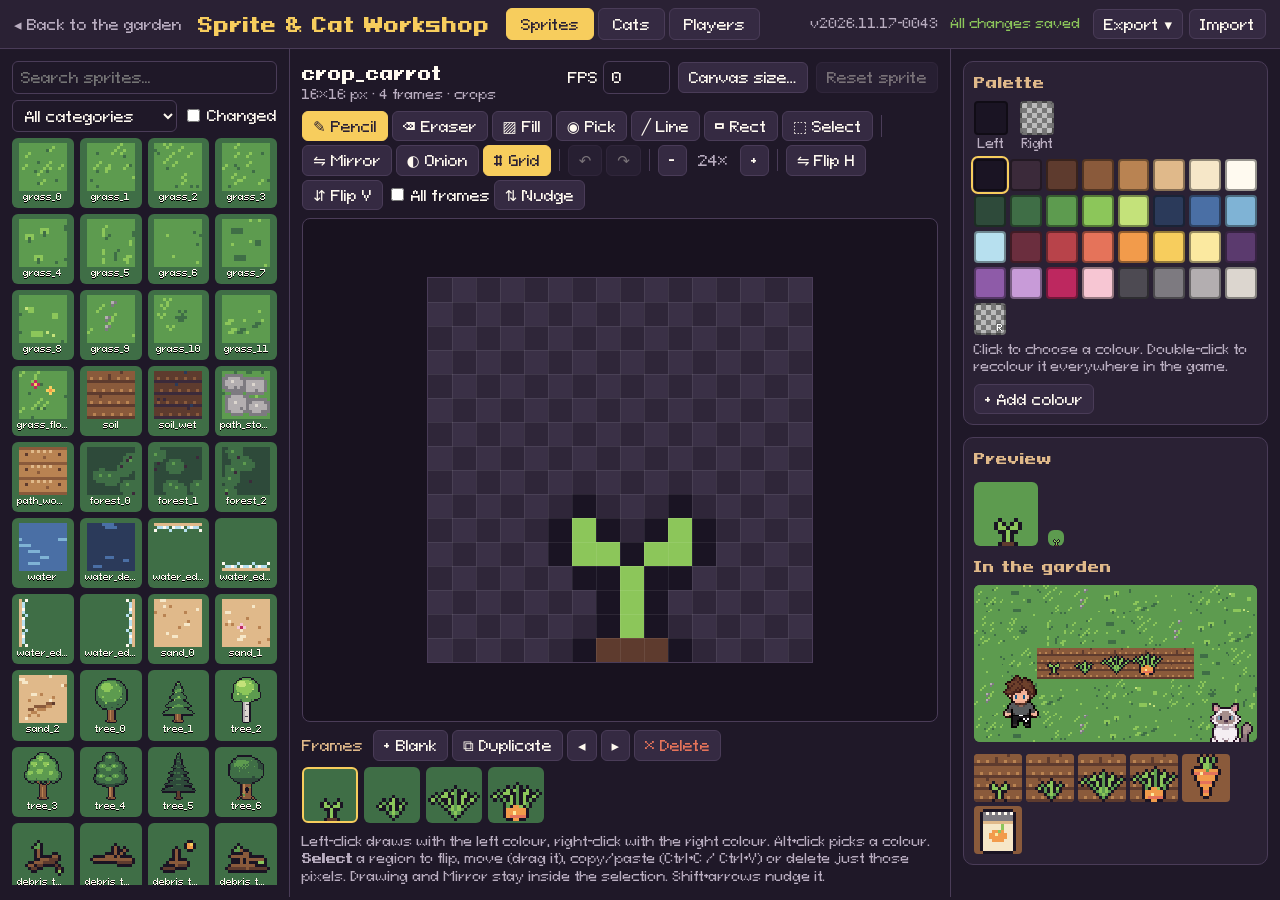
==== workshop.html @ e8fd150c "Fishing rod tool (needed to cast off the dock); every tool upgrades Basic -> Copper -> Silver -> Gol" ====
<!doctype html>
<html lang="en">
<head>
  <meta charset="utf-8">
  <meta name="viewport" content="width=device-width, initial-scale=1">
  <title>Sprite & Cat Workshop</title>
  <meta name="description" content="Edit every sprite, the palette, the cats' personalities and the two player characters.">
  <link rel="icon" href="data:image/svg+xml,%3Csvg xmlns='http://www.w3.org/2000/svg' viewBox='0 0 16 16'%3E%3Crect width='16' height='16' fill='%233b2a3a'/%3E%3Crect x='3' y='3' width='4' height='4' fill='%23f7cd5d'/%3E%3Crect x='9' y='3' width='4' height='4' fill='%23e88fb0'/%3E%3Crect x='3' y='9' width='4' height='4' fill='%238cc65a'/%3E%3Crect x='9' y='9' width='4' height='4' fill='%237fb3d5'/%3E%3C/svg%3E">
  <link rel="preload" href="fonts/PixeloidSans.ttf" as="font" type="font/ttf" crossorigin>
  <!--version:start-->
  <meta name="game-version" content="2026.11.17-0043">
  <link rel="stylesheet" href="css/workshop.css?v=2026.11.17-0043">
  <script type="importmap">{"imports":{"./js/audio.js":"./js/audio.js?v=2026.11.17-0043","./js/bugs.js":"./js/bugs.js?v=2026.11.17-0043","./js/catbrain.js":"./js/catbrain.js?v=2026.11.17-0043","./js/cats.js":"./js/cats.js?v=2026.11.17-0043","./js/data.js":"./js/data.js?v=2026.11.17-0043","./js/daytime.js":"./js/daytime.js?v=2026.11.17-0043","./js/decorations.js":"./js/decorations.js?v=2026.11.17-0043","./js/economy.js":"./js/economy.js?v=2026.11.17-0043","./js/farm.js":"./js/farm.js?v=2026.11.17-0043","./js/fishing.js":"./js/fishing.js?v=2026.11.17-0043","./js/game.js":"./js/game.js?v=2026.11.17-0043","./js/input.js":"./js/input.js?v=2026.11.17-0043","./js/interior.js":"./js/interior.js?v=2026.11.17-0043","./js/inventory.js":"./js/inventory.js?v=2026.11.17-0043","./js/jobs.js":"./js/jobs.js?v=2026.11.17-0043","./js/main.js":"./js/main.js?v=2026.11.17-0043","./js/menus.js":"./js/menus.js?v=2026.11.17-0043","./js/modes.js":"./js/modes.js?v=2026.11.17-0043","./js/orchard.js":"./js/orchard.js?v=2026.11.17-0043","./js/particles.js":"./js/particles.js?v=2026.11.17-0043","./js/player.js":"./js/player.js?v=2026.11.17-0043","./js/render.js":"./js/render.js?v=2026.11.17-0043","./js/spirits.js":"./js/spirits.js?v=2026.11.17-0043","./js/sprites.js":"./js/sprites.js?v=2026.11.17-0043","./js/state.js":"./js/state.js?v=2026.11.17-0043","./js/tools.js":"./js/tools.js?v=2026.11.17-0043","./js/ui.js":"./js/ui.js?v=2026.11.17-0043","./js/weather.js":"./js/weather.js?v=2026.11.17-0043","./js/workshop.js":"./js/workshop.js?v=2026.11.17-0043","./js/world.js":"./js/world.js?v=2026.11.17-0043"}}</script>
  <!--version:end-->
</head>
<body>
  <header class="topbar">
    <a class="back" href="index.html">◂ Back to the garden</a>
    <h1>Sprite &amp; Cat Workshop</h1>
    <nav class="tabs" id="tabs">
      <button data-tab="sprites" class="on">Sprites</button>
      <button data-tab="cats">Cats</button>
      <button data-tab="players">Players</button>
    </nav>
    <div class="actions">
      <span id="version" class="savestate" title="If this doesn't match the newest update, reload the page (Ctrl+Shift+R)"></span>
      <span id="savestate" class="savestate">Loading...</span>
      <button id="btn-export">Export ▾</button>
      <button id="btn-import">Import</button>
      <div id="export-menu" class="dropdown">
        <button data-export="sprites">sprites.json <small>art + palette</small></button>
        <button data-export="cats">cats.json <small>cat personalities</small></button>
        <button data-export="players">players.json <small>player names + colours</small></button>
        <hr>
        <button data-reset="all" class="danger">Discard all workshop changes</button>
      </div>
    </div>
  </header>

  <main>
    <!-- ======================================================= SPRITES -->
    <section id="tab-sprites" class="tab-page on">
      <aside class="col browser">
        <div class="row">
          <input id="search" type="search" placeholder="Search sprites..." autocomplete="off">
        </div>
        <div class="row">
          <select id="category"></select>
          <label class="chk"><input type="checkbox" id="only-changed"> Changed</label>
        </div>
        <div id="thumbs" class="thumbs"></div>
      </aside>

      <div class="col editor">
        <div class="sprite-head">
          <div>
            <h2 id="sprite-name">-</h2>
            <div id="sprite-meta" class="meta"></div>
          </div>
          <div class="head-actions">
            <label>FPS <input id="fps" type="number" min="0" max="30" step="1"></label>
            <button id="btn-resize" title="Change the canvas size">Canvas size…</button>
            <button id="btn-reset-sprite" title="Restore this sprite to the shipped default">Reset sprite</button>
          </div>
        </div>
        <div class="resize-panel" id="resize-panel" hidden>
          <label>Width <input type="number" id="rs-w" min="1" max="128"></label>
          <label>Height <input type="number" id="rs-h" min="1" max="128"></label>
          <label>Keep pinned to <select id="rs-anchor">
            <option value="0,0">Top-left</option><option value="0.5,0">Top</option><option value="1,0">Top-right</option>
            <option value="0,0.5">Left</option><option value="0.5,0.5">Centre</option><option value="1,0.5">Right</option>
            <option value="0,1">Bottom-left</option><option value="0.5,1" selected>Bottom (feet stay put)</option><option value="1,1">Bottom-right</option>
          </select></label>
          <button id="rs-apply">Apply to all frames</button>
          <button id="rs-cancel">Cancel</button>
        </div>
        <div class="toolbar" id="toolbar">
          <button data-tool="pencil" class="on" title="Pencil (B)">✎ Pencil</button>
          <button data-tool="eraser" title="Eraser (E)">⌫ Eraser</button>
          <button data-tool="fill" title="Fill (G)">▨ Fill</button>
          <button data-tool="picker" title="Eyedropper (I) - or Alt+click">◉ Pick</button>
          <button data-tool="line" title="Line (L)">╱ Line</button>
          <button data-tool="rect" title="Rectangle (R)">▭ Rect</button>
          <button data-tool="select" title="Select a region (S). Drag inside it to move the pixels. Ctrl+C / Ctrl+V copy and paste, Delete clears, Esc deselects">⬚ Select</button>
          <span class="sep"></span>
          <button id="btn-mirror" class="toggle" title="Mirror horizontally while drawing (M)">⇋ Mirror</button>
          <button id="btn-onion" class="toggle" title="Show previous frame faintly (O)">◐ Onion</button>
          <button id="btn-grid" class="toggle on" title="Grid (#)"># Grid</button>
          <span class="sep"></span>
          <button id="btn-undo" title="Undo (Ctrl+Z)">↶</button>
          <button id="btn-redo" title="Redo (Ctrl+Y)">↷</button>
          <span class="sep"></span>
          <button id="btn-zoom-out" title="Zoom out (-)">−</button>
          <span id="zoom-label">16×</span>
          <button id="btn-zoom-in" title="Zoom in (+)">+</button>
          <span class="sep"></span>
          <button id="btn-flip" title="Flip the selection (or the whole frame) left-right">⇋ Flip H</button>
          <button id="btn-flip-v" title="Flip the selection (or the whole frame) upside down">⇵ Flip V</button>
          <label class="chk" title="Flips and Delete apply to every frame of this sprite"><input type="checkbox" id="all-frames"> All frames</label>
          <button id="btn-shift" title="Nudge the selection or the frame (hold Shift + arrow keys)">⇅ Nudge</button>
        </div>
        <div class="canvas-wrap" id="canvas-wrap">
          <canvas id="edit-canvas"></canvas>
        </div>
        <div class="frames">
          <div class="frames-head">
            <span>Frames</span>
            <button id="btn-frame-add" title="Add a blank frame">+ Blank</button>
            <button id="btn-frame-dup" title="Duplicate this frame">⧉ Duplicate</button>
            <button id="btn-frame-left" title="Move frame left">◂</button>
            <button id="btn-frame-right" title="Move frame right">▸</button>
            <button id="btn-frame-del" class="danger" title="Delete this frame">✕ Delete</button>
          </div>
          <div id="frame-strip" class="frame-strip"></div>
        </div>
        <p class="hint">Left-click draws with the left colour, right-click with the right colour. Alt+click picks a colour. <b>Select</b> a region to flip, move (drag it), copy/paste (Ctrl+C / Ctrl+V) or delete just those pixels. Drawing and Mirror stay inside the selection. Shift+arrows nudge it.</p>
      </div>

      <aside class="col side">
        <div class="card">
          <h3>Palette</h3>
          <div class="current-colors">
            <div><span id="c-left" class="swatch big"></span><small>Left</small></div>
            <div><span id="c-right" class="swatch big"></span><small>Right</small></div>
          </div>
          <div id="palette" class="palette"></div>
          <p class="hint">Click to choose a colour. Double-click to recolour it everywhere in the game.</p>
          <button id="btn-add-colour" title="Add a new colour to this palette">+ Add colour</button>
          <input id="color-input" type="color" hidden>
        </div>
        <div class="card">
          <h3>Preview <small id="preview-note"></small></h3>
          <div id="swap-row" class="row"></div>
          <div class="preview-row">
            <canvas id="preview-tv"></canvas>
            <canvas id="preview-1x"></canvas>
          </div>
          <h3>In the garden</h3>
          <canvas id="preview-context"></canvas>
          <div id="stages" class="stages"></div>
        </div>
      </aside>
    </section>

    <!-- ========================================================== CATS -->
    <section id="tab-cats" class="tab-page">
      <aside class="col list">
        <div id="cat-list" class="entity-list"></div>
        <button id="btn-cat-add">+ Add a cat</button>
      </aside>
      <div class="col form" id="cat-form"></div>
    </section>

    <!-- ======================================================= PLAYERS -->
    <section id="tab-players" class="tab-page">
      <div class="col form wide" id="player-form"></div>
    </section>
  </main>

  <input id="file-input" type="file" accept=".json,application/json" multiple hidden>
  <div id="toast" class="toast"></div>
  <script type="module" src="js/workshop.js?v=2026.11.17-0043"></script>
</body>
</html>
---- css/workshop.css ----
@font-face { font-family: 'Pixeloid Sans'; src: url('../fonts/PixeloidSans.ttf') format('truetype'); font-weight: 400; font-display: block; }
@font-face { font-family: 'Pixeloid Sans'; src: url('../fonts/PixeloidSans-Bold.ttf') format('truetype'); font-weight: 700; font-display: block; }
:root {
  --bg: #1f1828; --bg2: #2a2134; --bg3: #352a42; --ink: #fffaf0; --muted: #b9adc0; --edge: #4a3c58;
  --hi: #f7cd5d; --good: #8cc65a; --bad: #e5735a; --accent: #e0b98a;
}
* { box-sizing: border-box; }
html, body { margin: 0; height: 100%; background: var(--bg); color: var(--ink); font: 15px/1.35 'Pixeloid Sans', system-ui, sans-serif; }
button, input, select, textarea { font: inherit; color: var(--ink); }
button { background: var(--bg3); border: 1px solid var(--edge); border-radius: 6px; padding: 4px 10px; cursor: pointer; }
button:hover { border-color: var(--accent); }
button.on, button.toggle.on { background: var(--hi); color: #2a2134; border-color: var(--hi); }
button.danger { color: var(--bad); }
button:disabled { opacity: 0.4; cursor: default; }
input[type=text], input[type=search], input[type=number], select, textarea { background: var(--bg); border: 1px solid var(--edge); border-radius: 6px; padding: 5px 8px; }
input[type=number] { width: 4.5em; }
textarea { width: 100%; resize: vertical; min-height: 4em; }
small { color: var(--muted); }
h1 { font-size: 20px; margin: 0; color: var(--hi); }
h2 { font-size: 18px; margin: 0; }
h3 { font-size: 15px; margin: 0 0 8px; color: var(--accent); }
.hint { color: var(--muted); font-size: 13px; margin: 6px 0 0; }
.row { display: flex; gap: 6px; align-items: center; margin-bottom: 6px; flex-wrap: wrap; }
.chk { display: inline-flex; gap: 4px; align-items: center; white-space: nowrap; }

.topbar { display: flex; align-items: center; gap: 16px; padding: 8px 14px; background: var(--bg2); border-bottom: 1px solid var(--edge); position: sticky; top: 0; z-index: 10; }
.topbar .back { color: var(--muted); text-decoration: none; }
.topbar .back:hover { color: var(--ink); }
.tabs { display: flex; gap: 4px; }
.tabs button { padding: 5px 14px; }
.actions { margin-left: auto; display: flex; gap: 6px; align-items: center; position: relative; }
.savestate { color: var(--muted); font-size: 13px; margin-right: 6px; }
.savestate.saved { color: var(--good); }
.dropdown { display: none; position: absolute; right: 0; top: 110%; background: var(--bg2); border: 1px solid var(--edge); border-radius: 8px; padding: 6px; min-width: 260px; flex-direction: column; gap: 4px; box-shadow: 0 8px 24px rgba(0,0,0,0.4); }
.dropdown.open { display: flex; }
.dropdown button { text-align: left; display: flex; justify-content: space-between; gap: 10px; }
.dropdown hr { border: 0; border-top: 1px solid var(--edge); width: 100%; }

main { height: calc(100vh - 52px); }
.tab-page { display: none; height: 100%; }
.tab-page.on { display: flex; }
.col { padding: 12px; overflow: auto; }
.browser { width: 290px; border-right: 1px solid var(--edge); display: flex; flex-direction: column; }
.browser input[type=search] { width: 100%; }
.browser select { flex: 1; }
.thumbs { display: grid; grid-template-columns: repeat(auto-fill, minmax(58px, 1fr)); gap: 6px; overflow-y: auto; padding-bottom: 20px; }
.thumb { background: #3f6e46; border: 2px solid transparent; border-radius: 6px; padding: 3px; cursor: pointer; display: flex; flex-direction: column; align-items: center; position: relative; }
.thumb canvas { width: 48px; height: 48px; image-rendering: pixelated; object-fit: contain; }
.thumb span { font-size: 9px; color: #fffaf0; max-width: 100%; overflow: hidden; text-overflow: ellipsis; white-space: nowrap; text-shadow: 0 1px 0 #000; }
.thumb.sel { border-color: var(--hi); }
.thumb.changed::after { content: ''; position: absolute; top: 3px; right: 3px; width: 7px; height: 7px; border-radius: 50%; background: var(--hi); }
.editor { flex: 1; display: flex; flex-direction: column; min-width: 0; }
.sprite-head { display: flex; justify-content: space-between; align-items: flex-start; margin-bottom: 8px; gap: 10px; }
.meta { color: var(--muted); font-size: 13px; }
.head-actions { display: flex; gap: 8px; align-items: center; }
.toolbar { display: flex; flex-wrap: wrap; gap: 4px; align-items: center; margin-bottom: 8px; }
.toolbar .sep { width: 1px; height: 22px; background: var(--edge); margin: 0 4px; }
#zoom-label { min-width: 3em; text-align: center; color: var(--muted); }
.canvas-wrap { flex: 1; min-height: 240px; overflow: auto; background: #18121f; border: 1px solid var(--edge); border-radius: 8px; display: grid; place-items: center; padding: 14px; }
#edit-canvas { image-rendering: pixelated; cursor: crosshair; touch-action: none; box-shadow: 0 0 0 1px var(--edge); }
.frames { margin-top: 8px; }
.frames-head { display: flex; gap: 4px; align-items: center; margin-bottom: 6px; }
.frames-head span { margin-right: 6px; color: var(--accent); }
.frame-strip { display: flex; gap: 6px; overflow-x: auto; padding-bottom: 4px; }
.frame-strip canvas { width: 56px; height: 56px; image-rendering: pixelated; object-fit: contain; background: #3f6e46; border: 2px solid transparent; border-radius: 6px; cursor: pointer; }
.frame-strip canvas.sel { border-color: var(--hi); }
.side { width: 330px; border-left: 1px solid var(--edge); }
.card { background: var(--bg2); border: 1px solid var(--edge); border-radius: 10px; padding: 10px; margin-bottom: 12px; }
.palette { display: grid; grid-template-columns: repeat(8, 1fr); gap: 4px; }
.swatch { display: block; aspect-ratio: 1; border-radius: 4px; border: 2px solid rgba(0,0,0,0.4); cursor: pointer; position: relative; }
.swatch.transparent { background: repeating-conic-gradient(#777 0 25%, #bbb 0 50%) 0 0 / 10px 10px; }
.swatch.left { outline: 2px solid var(--hi); outline-offset: 1px; }
.swatch.right::after { content: 'R'; position: absolute; right: 1px; bottom: -1px; font-size: 9px; color: #fff; text-shadow: 0 0 2px #000; }
.swatch.big { width: 34px; height: 34px; }
.current-colors { display: flex; gap: 12px; margin-bottom: 8px; }
.current-colors div { display: flex; flex-direction: column; align-items: center; }
.preview-row { display: flex; gap: 10px; align-items: flex-end; margin-bottom: 10px; }
.preview-row canvas, #preview-context { image-rendering: pixelated; background: #5d9b4f; border-radius: 6px; }
#preview-context { width: 100%; }
.stages { display: flex; gap: 4px; margin-top: 8px; flex-wrap: wrap; }
.stages canvas { width: 48px; height: 48px; image-rendering: pixelated; background: #8a5a3b; border-radius: 4px; }

/* cats + players forms */
.list { width: 260px; border-right: 1px solid var(--edge); display: flex; flex-direction: column; gap: 8px; }
.entity-list { display: flex; flex-direction: column; gap: 6px; }
.entity { display: flex; gap: 8px; align-items: center; padding: 6px 8px; border-radius: 8px; border: 2px solid transparent; background: var(--bg2); cursor: pointer; }
.entity.sel { border-color: var(--hi); }
.entity canvas { width: 40px; height: 40px; image-rendering: pixelated; }
.form { flex: 1; }
.form.wide { display: grid; grid-template-columns: repeat(auto-fit, minmax(420px, 1fr)); gap: 16px; align-content: start; }
.form section { background: var(--bg2); border: 1px solid var(--edge); border-radius: 10px; padding: 12px 14px; margin-bottom: 12px; }
.form .grid2 { display: grid; grid-template-columns: 150px 1fr; gap: 6px 10px; align-items: center; }
.form label.l { color: var(--muted); }
.form input[type=text] { width: 100%; }
.slider { display: flex; align-items: center; gap: 8px; }
.slider input[type=range] { flex: 1; accent-color: var(--hi); }
.slider output { min-width: 3.2em; text-align: right; color: var(--hi); }
.jobs-table { width: 100%; border-collapse: collapse; }
.jobs-table th, .jobs-table td { padding: 4px 6px; text-align: left; border-bottom: 1px solid var(--edge); }
.jobs-table th { color: var(--muted); font-weight: 400; }
.colors { display: flex; flex-wrap: wrap; gap: 10px; }
.colors label { display: flex; flex-direction: column; align-items: center; font-size: 12px; color: var(--muted); }
.colors input[type=color] { width: 44px; height: 32px; border: 1px solid var(--edge); border-radius: 6px; background: none; padding: 0; cursor: pointer; }
.anim-row { display: flex; gap: 10px; flex-wrap: wrap; }
.anim-row figure { margin: 0; text-align: center; }
.anim-row canvas { width: 72px; height: 72px; image-rendering: pixelated; background: #5d9b4f; border-radius: 8px; }
.anim-row canvas.tall { height: 108px; }
.anim-row canvas { object-fit: contain; }
.anim-row figcaption { font-size: 12px; color: var(--muted); }
.simbar { display: flex; height: 26px; border-radius: 6px; overflow: hidden; margin: 8px 0; }
.simbar span { display: block; height: 100%; }
.legend { display: flex; flex-wrap: wrap; gap: 6px 14px; font-size: 13px; }
.legend i { display: inline-block; width: 10px; height: 10px; border-radius: 2px; margin-right: 4px; vertical-align: middle; }
.toast { position: fixed; bottom: 18px; left: 50%; transform: translateX(-50%) translateY(20px); background: var(--bg3); border: 1px solid var(--accent); border-radius: 8px; padding: 8px 14px; opacity: 0; transition: 0.3s; pointer-events: none; }
.toast.show { opacity: 1; transform: translateX(-50%); }

@media (max-width: 1100px) {
  .tab-page.on { flex-wrap: wrap; height: auto; }
  main { height: auto; }
  .browser, .side, .list { width: 100%; border: 0; }
  .thumbs { max-height: 300px; }
}

.resize-panel { display: flex; flex-wrap: wrap; gap: 8px; align-items: center; background: var(--bg2); border: 1px solid var(--edge); border-radius: 8px; padding: 8px 10px; margin-bottom: 8px; }
.resize-panel[hidden] { display: none; }
#btn-add-colour { margin-top: 8px; }
#edit-canvas.select-tool { cursor: cell; }
.colors.all { gap: 6px; }
.colors.all label { width: 44px; }
.pal-where { display: flex; align-items: center; gap: 12px; margin-top: 10px; }
.pal-where canvas { width: 128px; height: 128px; image-rendering: pixelated; background: #5d9b4f; border-radius: 8px; }
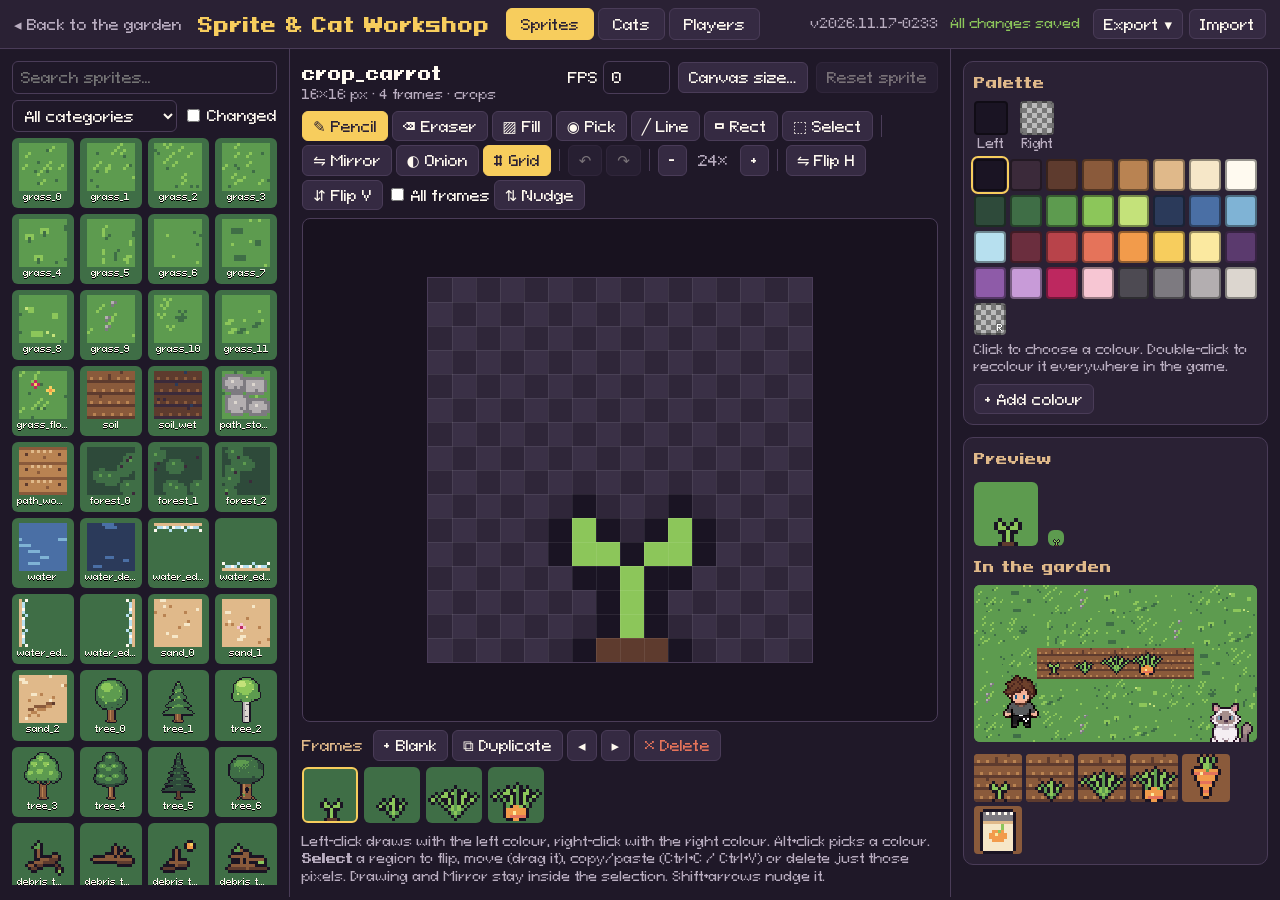
==== commit a2992ae0: "Tool art from the tool sheet, with a picture per upgrade level (hands don't upgrade); your character" ====
--- a/workshop.html
+++ b/workshop.html
@@ -8,9 +8,9 @@
   <link rel="icon" href="data:image/svg+xml,%3Csvg xmlns='http://www.w3.org/2000/svg' viewBox='0 0 16 16'%3E%3Crect width='16' height='16' fill='%233b2a3a'/%3E%3Crect x='3' y='3' width='4' height='4' fill='%23f7cd5d'/%3E%3Crect x='9' y='3' width='4' height='4' fill='%23e88fb0'/%3E%3Crect x='3' y='9' width='4' height='4' fill='%238cc65a'/%3E%3Crect x='9' y='9' width='4' height='4' fill='%237fb3d5'/%3E%3C/svg%3E">
   <link rel="preload" href="fonts/PixeloidSans.ttf" as="font" type="font/ttf" crossorigin>
   <!--version:start-->
-  <meta name="game-version" content="2026.11.17-0043">
-  <link rel="stylesheet" href="css/workshop.css?v=2026.11.17-0043">
-  <script type="importmap">{"imports":{"./js/audio.js":"./js/audio.js?v=2026.11.17-0043","./js/bugs.js":"./js/bugs.js?v=2026.11.17-0043","./js/catbrain.js":"./js/catbrain.js?v=2026.11.17-0043","./js/cats.js":"./js/cats.js?v=2026.11.17-0043","./js/data.js":"./js/data.js?v=2026.11.17-0043","./js/daytime.js":"./js/daytime.js?v=2026.11.17-0043","./js/decorations.js":"./js/decorations.js?v=2026.11.17-0043","./js/economy.js":"./js/economy.js?v=2026.11.17-0043","./js/farm.js":"./js/farm.js?v=2026.11.17-0043","./js/fishing.js":"./js/fishing.js?v=2026.11.17-0043","./js/game.js":"./js/game.js?v=2026.11.17-0043","./js/input.js":"./js/input.js?v=2026.11.17-0043","./js/interior.js":"./js/interior.js?v=2026.11.17-0043","./js/inventory.js":"./js/inventory.js?v=2026.11.17-0043","./js/jobs.js":"./js/jobs.js?v=2026.11.17-0043","./js/main.js":"./js/main.js?v=2026.11.17-0043","./js/menus.js":"./js/menus.js?v=2026.11.17-0043","./js/modes.js":"./js/modes.js?v=2026.11.17-0043","./js/orchard.js":"./js/orchard.js?v=2026.11.17-0043","./js/particles.js":"./js/particles.js?v=2026.11.17-0043","./js/player.js":"./js/player.js?v=2026.11.17-0043","./js/render.js":"./js/render.js?v=2026.11.17-0043","./js/spirits.js":"./js/spirits.js?v=2026.11.17-0043","./js/sprites.js":"./js/sprites.js?v=2026.11.17-0043","./js/state.js":"./js/state.js?v=2026.11.17-0043","./js/tools.js":"./js/tools.js?v=2026.11.17-0043","./js/ui.js":"./js/ui.js?v=2026.11.17-0043","./js/weather.js":"./js/weather.js?v=2026.11.17-0043","./js/workshop.js":"./js/workshop.js?v=2026.11.17-0043","./js/world.js":"./js/world.js?v=2026.11.17-0043"}}</script>
+  <meta name="game-version" content="2026.11.17-0233">
+  <link rel="stylesheet" href="css/workshop.css?v=2026.11.17-0233">
+  <script type="importmap">{"imports":{"./js/audio.js":"./js/audio.js?v=2026.11.17-0233","./js/bugs.js":"./js/bugs.js?v=2026.11.17-0233","./js/catbrain.js":"./js/catbrain.js?v=2026.11.17-0233","./js/cats.js":"./js/cats.js?v=2026.11.17-0233","./js/data.js":"./js/data.js?v=2026.11.17-0233","./js/daytime.js":"./js/daytime.js?v=2026.11.17-0233","./js/decorations.js":"./js/decorations.js?v=2026.11.17-0233","./js/economy.js":"./js/economy.js?v=2026.11.17-0233","./js/farm.js":"./js/farm.js?v=2026.11.17-0233","./js/fishing.js":"./js/fishing.js?v=2026.11.17-0233","./js/game.js":"./js/game.js?v=2026.11.17-0233","./js/input.js":"./js/input.js?v=2026.11.17-0233","./js/interior.js":"./js/interior.js?v=2026.11.17-0233","./js/inventory.js":"./js/inventory.js?v=2026.11.17-0233","./js/jobs.js":"./js/jobs.js?v=2026.11.17-0233","./js/main.js":"./js/main.js?v=2026.11.17-0233","./js/menus.js":"./js/menus.js?v=2026.11.17-0233","./js/modes.js":"./js/modes.js?v=2026.11.17-0233","./js/orchard.js":"./js/orchard.js?v=2026.11.17-0233","./js/particles.js":"./js/particles.js?v=2026.11.17-0233","./js/player.js":"./js/player.js?v=2026.11.17-0233","./js/render.js":"./js/render.js?v=2026.11.17-0233","./js/spirits.js":"./js/spirits.js?v=2026.11.17-0233","./js/sprites.js":"./js/sprites.js?v=2026.11.17-0233","./js/state.js":"./js/state.js?v=2026.11.17-0233","./js/tools.js":"./js/tools.js?v=2026.11.17-0233","./js/ui.js":"./js/ui.js?v=2026.11.17-0233","./js/weather.js":"./js/weather.js?v=2026.11.17-0233","./js/workshop.js":"./js/workshop.js?v=2026.11.17-0233","./js/world.js":"./js/world.js?v=2026.11.17-0233"}}</script>
   <!--version:end-->
 </head>
 <body>
@@ -159,6 +159,6 @@
 
   <input id="file-input" type="file" accept=".json,application/json" multiple hidden>
   <div id="toast" class="toast"></div>
-  <script type="module" src="js/workshop.js?v=2026.11.17-0043"></script>
+  <script type="module" src="js/workshop.js?v=2026.11.17-0233"></script>
 </body>
 </html>
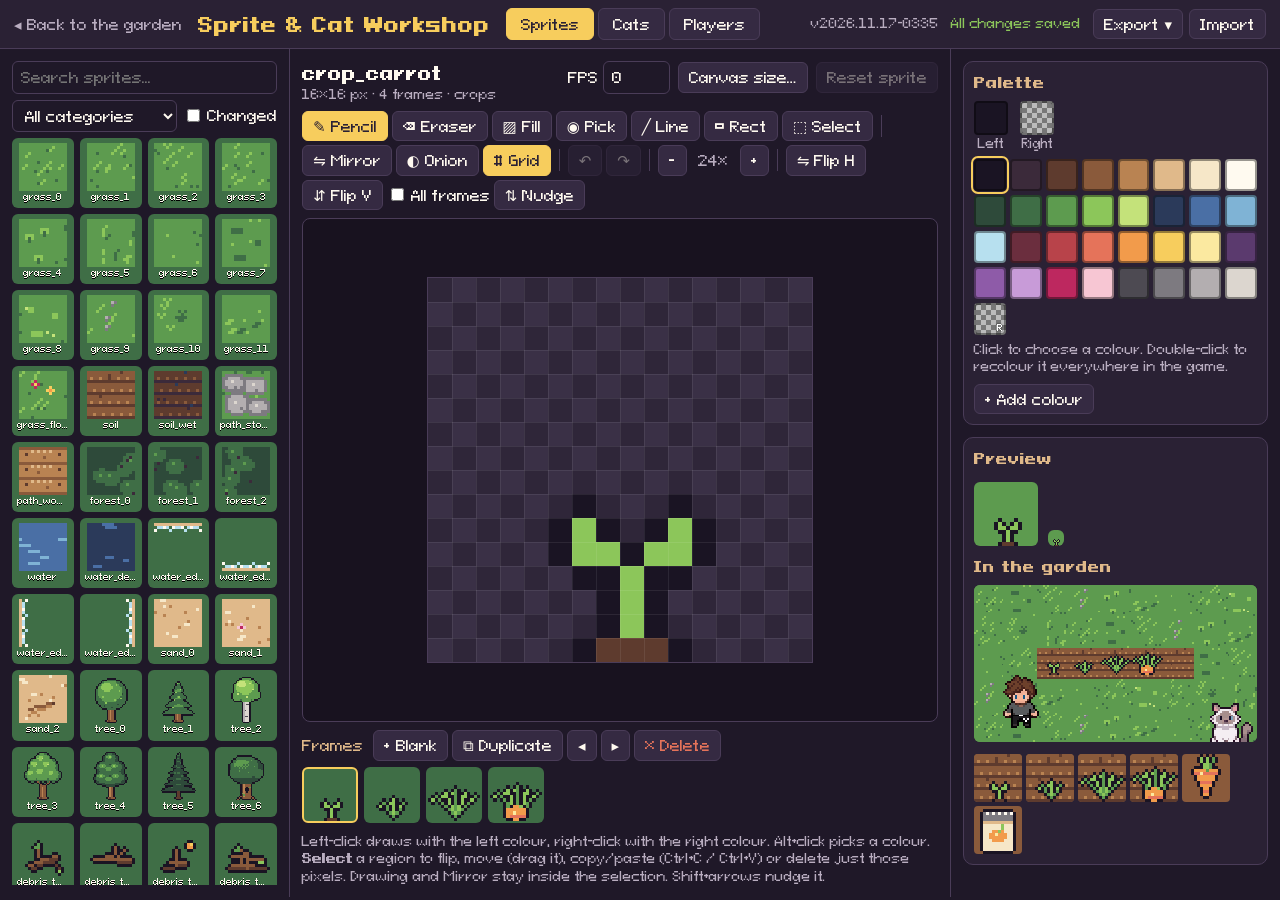
==== commit 498ed48c: "Players no longer carry the equipped tool; the original work animation is back (tool icons and upgra" ====
--- a/workshop.html
+++ b/workshop.html
@@ -8,9 +8,9 @@
   <link rel="icon" href="data:image/svg+xml,%3Csvg xmlns='http://www.w3.org/2000/svg' viewBox='0 0 16 16'%3E%3Crect width='16' height='16' fill='%233b2a3a'/%3E%3Crect x='3' y='3' width='4' height='4' fill='%23f7cd5d'/%3E%3Crect x='9' y='3' width='4' height='4' fill='%23e88fb0'/%3E%3Crect x='3' y='9' width='4' height='4' fill='%238cc65a'/%3E%3Crect x='9' y='9' width='4' height='4' fill='%237fb3d5'/%3E%3C/svg%3E">
   <link rel="preload" href="fonts/PixeloidSans.ttf" as="font" type="font/ttf" crossorigin>
   <!--version:start-->
-  <meta name="game-version" content="2026.11.17-0233">
-  <link rel="stylesheet" href="css/workshop.css?v=2026.11.17-0233">
-  <script type="importmap">{"imports":{"./js/audio.js":"./js/audio.js?v=2026.11.17-0233","./js/bugs.js":"./js/bugs.js?v=2026.11.17-0233","./js/catbrain.js":"./js/catbrain.js?v=2026.11.17-0233","./js/cats.js":"./js/cats.js?v=2026.11.17-0233","./js/data.js":"./js/data.js?v=2026.11.17-0233","./js/daytime.js":"./js/daytime.js?v=2026.11.17-0233","./js/decorations.js":"./js/decorations.js?v=2026.11.17-0233","./js/economy.js":"./js/economy.js?v=2026.11.17-0233","./js/farm.js":"./js/farm.js?v=2026.11.17-0233","./js/fishing.js":"./js/fishing.js?v=2026.11.17-0233","./js/game.js":"./js/game.js?v=2026.11.17-0233","./js/input.js":"./js/input.js?v=2026.11.17-0233","./js/interior.js":"./js/interior.js?v=2026.11.17-0233","./js/inventory.js":"./js/inventory.js?v=2026.11.17-0233","./js/jobs.js":"./js/jobs.js?v=2026.11.17-0233","./js/main.js":"./js/main.js?v=2026.11.17-0233","./js/menus.js":"./js/menus.js?v=2026.11.17-0233","./js/modes.js":"./js/modes.js?v=2026.11.17-0233","./js/orchard.js":"./js/orchard.js?v=2026.11.17-0233","./js/particles.js":"./js/particles.js?v=2026.11.17-0233","./js/player.js":"./js/player.js?v=2026.11.17-0233","./js/render.js":"./js/render.js?v=2026.11.17-0233","./js/spirits.js":"./js/spirits.js?v=2026.11.17-0233","./js/sprites.js":"./js/sprites.js?v=2026.11.17-0233","./js/state.js":"./js/state.js?v=2026.11.17-0233","./js/tools.js":"./js/tools.js?v=2026.11.17-0233","./js/ui.js":"./js/ui.js?v=2026.11.17-0233","./js/weather.js":"./js/weather.js?v=2026.11.17-0233","./js/workshop.js":"./js/workshop.js?v=2026.11.17-0233","./js/world.js":"./js/world.js?v=2026.11.17-0233"}}</script>
+  <meta name="game-version" content="2026.11.17-0335">
+  <link rel="stylesheet" href="css/workshop.css?v=2026.11.17-0335">
+  <script type="importmap">{"imports":{"./js/audio.js":"./js/audio.js?v=2026.11.17-0335","./js/bugs.js":"./js/bugs.js?v=2026.11.17-0335","./js/catbrain.js":"./js/catbrain.js?v=2026.11.17-0335","./js/cats.js":"./js/cats.js?v=2026.11.17-0335","./js/data.js":"./js/data.js?v=2026.11.17-0335","./js/daytime.js":"./js/daytime.js?v=2026.11.17-0335","./js/decorations.js":"./js/decorations.js?v=2026.11.17-0335","./js/economy.js":"./js/economy.js?v=2026.11.17-0335","./js/farm.js":"./js/farm.js?v=2026.11.17-0335","./js/fishing.js":"./js/fishing.js?v=2026.11.17-0335","./js/game.js":"./js/game.js?v=2026.11.17-0335","./js/input.js":"./js/input.js?v=2026.11.17-0335","./js/interior.js":"./js/interior.js?v=2026.11.17-0335","./js/inventory.js":"./js/inventory.js?v=2026.11.17-0335","./js/jobs.js":"./js/jobs.js?v=2026.11.17-0335","./js/main.js":"./js/main.js?v=2026.11.17-0335","./js/menus.js":"./js/menus.js?v=2026.11.17-0335","./js/modes.js":"./js/modes.js?v=2026.11.17-0335","./js/orchard.js":"./js/orchard.js?v=2026.11.17-0335","./js/particles.js":"./js/particles.js?v=2026.11.17-0335","./js/player.js":"./js/player.js?v=2026.11.17-0335","./js/render.js":"./js/render.js?v=2026.11.17-0335","./js/spirits.js":"./js/spirits.js?v=2026.11.17-0335","./js/sprites.js":"./js/sprites.js?v=2026.11.17-0335","./js/state.js":"./js/state.js?v=2026.11.17-0335","./js/tools.js":"./js/tools.js?v=2026.11.17-0335","./js/ui.js":"./js/ui.js?v=2026.11.17-0335","./js/weather.js":"./js/weather.js?v=2026.11.17-0335","./js/workshop.js":"./js/workshop.js?v=2026.11.17-0335","./js/world.js":"./js/world.js?v=2026.11.17-0335"}}</script>
   <!--version:end-->
 </head>
 <body>
@@ -159,6 +159,6 @@
 
   <input id="file-input" type="file" accept=".json,application/json" multiple hidden>
   <div id="toast" class="toast"></div>
-  <script type="module" src="js/workshop.js?v=2026.11.17-0233"></script>
+  <script type="module" src="js/workshop.js?v=2026.11.17-0335"></script>
 </body>
 </html>
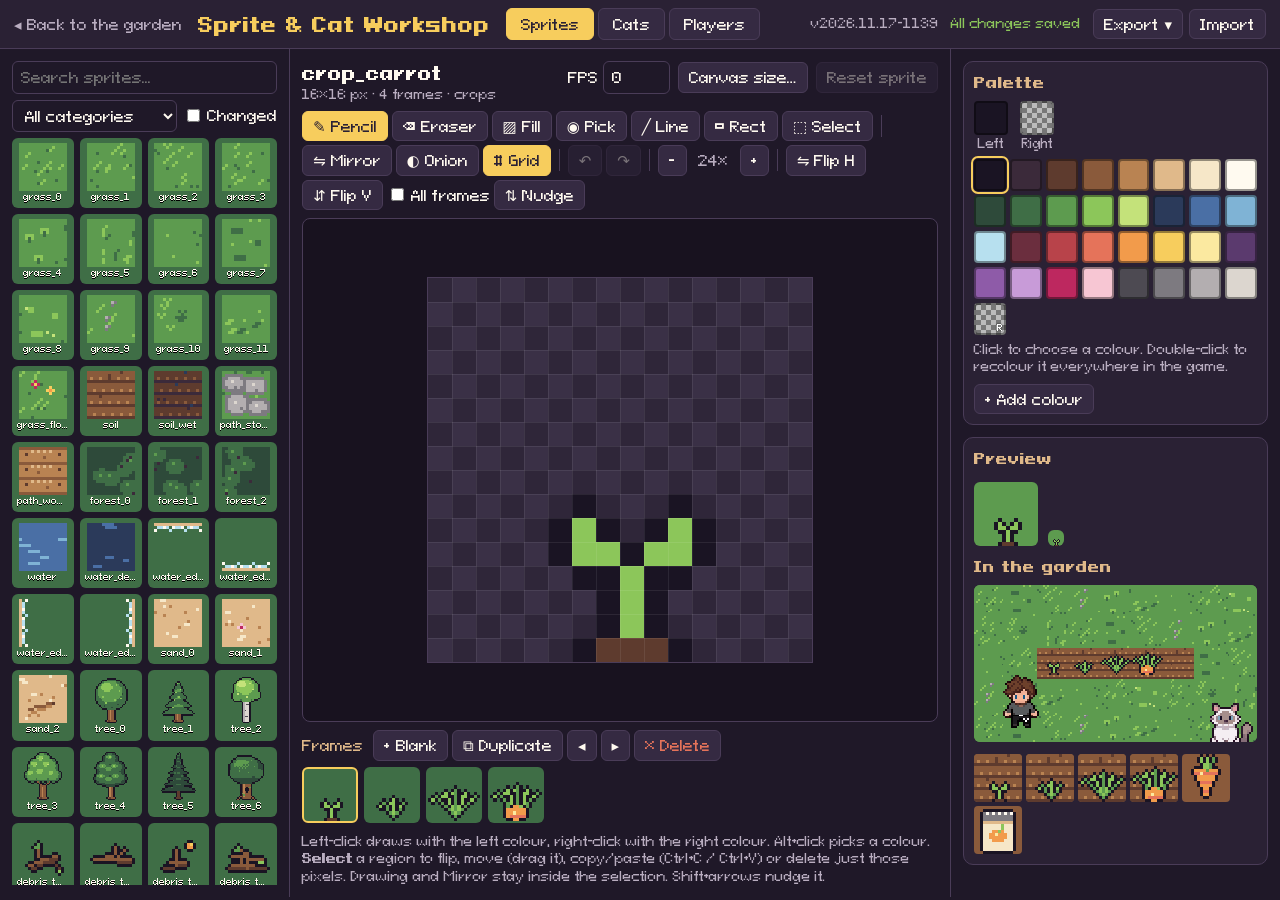
==== commit dd8f81b8: "Debug: G.cameraOverride pins the camera for screenshots Co-Authored-By: Claude Opus 5.5 <noreply@ant" ====
--- a/workshop.html
+++ b/workshop.html
@@ -8,9 +8,9 @@
   <link rel="icon" href="data:image/svg+xml,%3Csvg xmlns='http://www.w3.org/2000/svg' viewBox='0 0 16 16'%3E%3Crect width='16' height='16' fill='%233b2a3a'/%3E%3Crect x='3' y='3' width='4' height='4' fill='%23f7cd5d'/%3E%3Crect x='9' y='3' width='4' height='4' fill='%23e88fb0'/%3E%3Crect x='3' y='9' width='4' height='4' fill='%238cc65a'/%3E%3Crect x='9' y='9' width='4' height='4' fill='%237fb3d5'/%3E%3C/svg%3E">
   <link rel="preload" href="fonts/PixeloidSans.ttf" as="font" type="font/ttf" crossorigin>
   <!--version:start-->
-  <meta name="game-version" content="2026.11.17-0335">
-  <link rel="stylesheet" href="css/workshop.css?v=2026.11.17-0335">
-  <script type="importmap">{"imports":{"./js/audio.js":"./js/audio.js?v=2026.11.17-0335","./js/bugs.js":"./js/bugs.js?v=2026.11.17-0335","./js/catbrain.js":"./js/catbrain.js?v=2026.11.17-0335","./js/cats.js":"./js/cats.js?v=2026.11.17-0335","./js/data.js":"./js/data.js?v=2026.11.17-0335","./js/daytime.js":"./js/daytime.js?v=2026.11.17-0335","./js/decorations.js":"./js/decorations.js?v=2026.11.17-0335","./js/economy.js":"./js/economy.js?v=2026.11.17-0335","./js/farm.js":"./js/farm.js?v=2026.11.17-0335","./js/fishing.js":"./js/fishing.js?v=2026.11.17-0335","./js/game.js":"./js/game.js?v=2026.11.17-0335","./js/input.js":"./js/input.js?v=2026.11.17-0335","./js/interior.js":"./js/interior.js?v=2026.11.17-0335","./js/inventory.js":"./js/inventory.js?v=2026.11.17-0335","./js/jobs.js":"./js/jobs.js?v=2026.11.17-0335","./js/main.js":"./js/main.js?v=2026.11.17-0335","./js/menus.js":"./js/menus.js?v=2026.11.17-0335","./js/modes.js":"./js/modes.js?v=2026.11.17-0335","./js/orchard.js":"./js/orchard.js?v=2026.11.17-0335","./js/particles.js":"./js/particles.js?v=2026.11.17-0335","./js/player.js":"./js/player.js?v=2026.11.17-0335","./js/render.js":"./js/render.js?v=2026.11.17-0335","./js/spirits.js":"./js/spirits.js?v=2026.11.17-0335","./js/sprites.js":"./js/sprites.js?v=2026.11.17-0335","./js/state.js":"./js/state.js?v=2026.11.17-0335","./js/tools.js":"./js/tools.js?v=2026.11.17-0335","./js/ui.js":"./js/ui.js?v=2026.11.17-0335","./js/weather.js":"./js/weather.js?v=2026.11.17-0335","./js/workshop.js":"./js/workshop.js?v=2026.11.17-0335","./js/world.js":"./js/world.js?v=2026.11.17-0335"}}</script>
+  <meta name="game-version" content="2026.11.17-1139">
+  <link rel="stylesheet" href="css/workshop.css?v=2026.11.17-1139">
+  <script type="importmap">{"imports":{"./js/audio.js":"./js/audio.js?v=2026.11.17-1139","./js/bugs.js":"./js/bugs.js?v=2026.11.17-1139","./js/catbrain.js":"./js/catbrain.js?v=2026.11.17-1139","./js/cats.js":"./js/cats.js?v=2026.11.17-1139","./js/data.js":"./js/data.js?v=2026.11.17-1139","./js/daytime.js":"./js/daytime.js?v=2026.11.17-1139","./js/decorations.js":"./js/decorations.js?v=2026.11.17-1139","./js/economy.js":"./js/economy.js?v=2026.11.17-1139","./js/farm.js":"./js/farm.js?v=2026.11.17-1139","./js/fishing.js":"./js/fishing.js?v=2026.11.17-1139","./js/game.js":"./js/game.js?v=2026.11.17-1139","./js/input.js":"./js/input.js?v=2026.11.17-1139","./js/interior.js":"./js/interior.js?v=2026.11.17-1139","./js/inventory.js":"./js/inventory.js?v=2026.11.17-1139","./js/jobs.js":"./js/jobs.js?v=2026.11.17-1139","./js/main.js":"./js/main.js?v=2026.11.17-1139","./js/menus.js":"./js/menus.js?v=2026.11.17-1139","./js/modes.js":"./js/modes.js?v=2026.11.17-1139","./js/orchard.js":"./js/orchard.js?v=2026.11.17-1139","./js/particles.js":"./js/particles.js?v=2026.11.17-1139","./js/player.js":"./js/player.js?v=2026.11.17-1139","./js/render.js":"./js/render.js?v=2026.11.17-1139","./js/spirits.js":"./js/spirits.js?v=2026.11.17-1139","./js/sprites.js":"./js/sprites.js?v=2026.11.17-1139","./js/state.js":"./js/state.js?v=2026.11.17-1139","./js/tools.js":"./js/tools.js?v=2026.11.17-1139","./js/ui.js":"./js/ui.js?v=2026.11.17-1139","./js/weather.js":"./js/weather.js?v=2026.11.17-1139","./js/workshop.js":"./js/workshop.js?v=2026.11.17-1139","./js/world.js":"./js/world.js?v=2026.11.17-1139"}}</script>
   <!--version:end-->
 </head>
 <body>
@@ -159,6 +159,6 @@
 
   <input id="file-input" type="file" accept=".json,application/json" multiple hidden>
   <div id="toast" class="toast"></div>
-  <script type="module" src="js/workshop.js?v=2026.11.17-0335"></script>
+  <script type="module" src="js/workshop.js?v=2026.11.17-1139"></script>
 </body>
 </html>
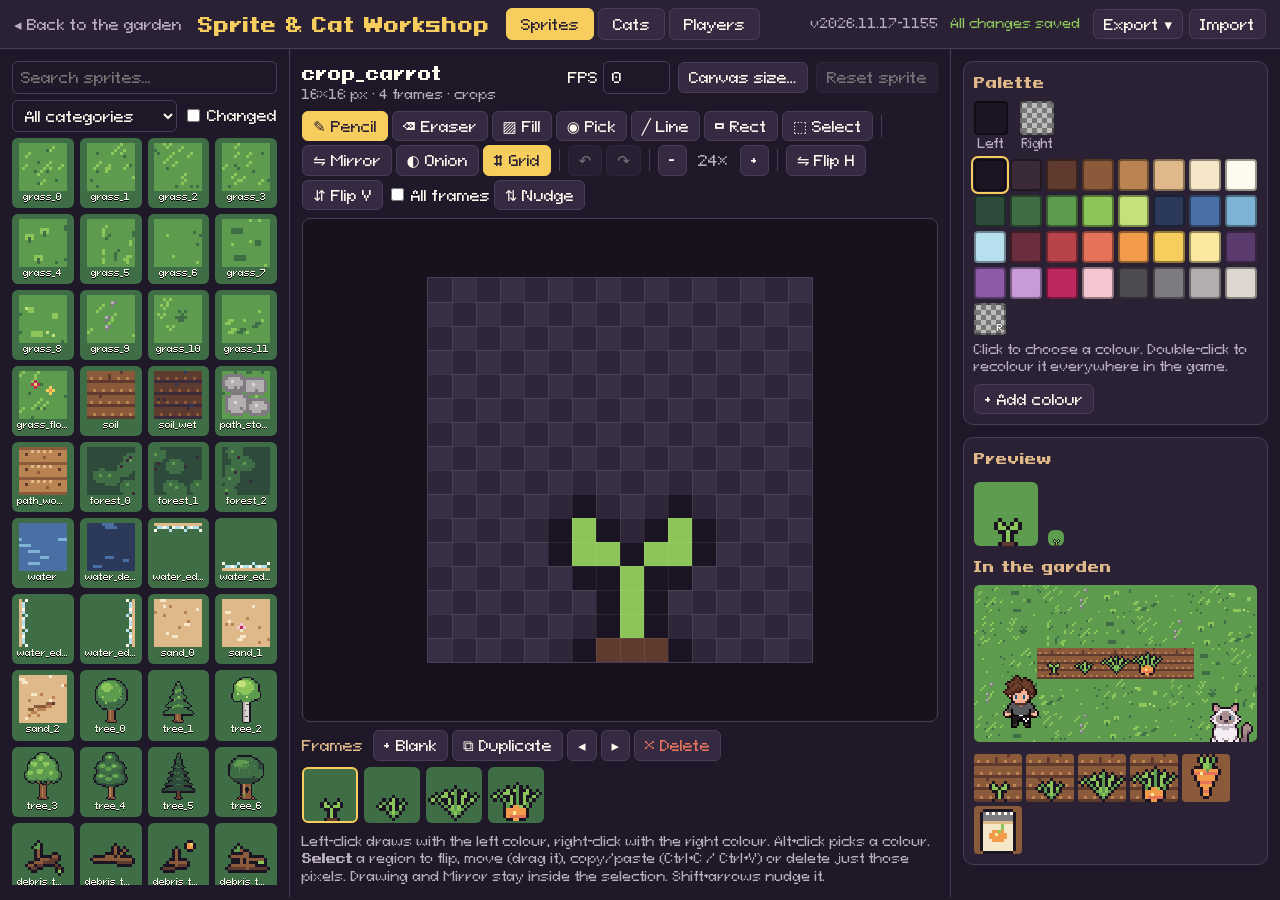
==== commit b85ad7d7: "PlayStation button labels by default (Settings toggle for Xbox); holding interact picks the right to" ====
--- a/workshop.html
+++ b/workshop.html
@@ -8,9 +8,9 @@
   <link rel="icon" href="data:image/svg+xml,%3Csvg xmlns='http://www.w3.org/2000/svg' viewBox='0 0 16 16'%3E%3Crect width='16' height='16' fill='%233b2a3a'/%3E%3Crect x='3' y='3' width='4' height='4' fill='%23f7cd5d'/%3E%3Crect x='9' y='3' width='4' height='4' fill='%23e88fb0'/%3E%3Crect x='3' y='9' width='4' height='4' fill='%238cc65a'/%3E%3Crect x='9' y='9' width='4' height='4' fill='%237fb3d5'/%3E%3C/svg%3E">
   <link rel="preload" href="fonts/PixeloidSans.ttf" as="font" type="font/ttf" crossorigin>
   <!--version:start-->
-  <meta name="game-version" content="2026.11.17-1139">
-  <link rel="stylesheet" href="css/workshop.css?v=2026.11.17-1139">
-  <script type="importmap">{"imports":{"./js/audio.js":"./js/audio.js?v=2026.11.17-1139","./js/bugs.js":"./js/bugs.js?v=2026.11.17-1139","./js/catbrain.js":"./js/catbrain.js?v=2026.11.17-1139","./js/cats.js":"./js/cats.js?v=2026.11.17-1139","./js/data.js":"./js/data.js?v=2026.11.17-1139","./js/daytime.js":"./js/daytime.js?v=2026.11.17-1139","./js/decorations.js":"./js/decorations.js?v=2026.11.17-1139","./js/economy.js":"./js/economy.js?v=2026.11.17-1139","./js/farm.js":"./js/farm.js?v=2026.11.17-1139","./js/fishing.js":"./js/fishing.js?v=2026.11.17-1139","./js/game.js":"./js/game.js?v=2026.11.17-1139","./js/input.js":"./js/input.js?v=2026.11.17-1139","./js/interior.js":"./js/interior.js?v=2026.11.17-1139","./js/inventory.js":"./js/inventory.js?v=2026.11.17-1139","./js/jobs.js":"./js/jobs.js?v=2026.11.17-1139","./js/main.js":"./js/main.js?v=2026.11.17-1139","./js/menus.js":"./js/menus.js?v=2026.11.17-1139","./js/modes.js":"./js/modes.js?v=2026.11.17-1139","./js/orchard.js":"./js/orchard.js?v=2026.11.17-1139","./js/particles.js":"./js/particles.js?v=2026.11.17-1139","./js/player.js":"./js/player.js?v=2026.11.17-1139","./js/render.js":"./js/render.js?v=2026.11.17-1139","./js/spirits.js":"./js/spirits.js?v=2026.11.17-1139","./js/sprites.js":"./js/sprites.js?v=2026.11.17-1139","./js/state.js":"./js/state.js?v=2026.11.17-1139","./js/tools.js":"./js/tools.js?v=2026.11.17-1139","./js/ui.js":"./js/ui.js?v=2026.11.17-1139","./js/weather.js":"./js/weather.js?v=2026.11.17-1139","./js/workshop.js":"./js/workshop.js?v=2026.11.17-1139","./js/world.js":"./js/world.js?v=2026.11.17-1139"}}</script>
+  <meta name="game-version" content="2026.11.17-1155">
+  <link rel="stylesheet" href="css/workshop.css?v=2026.11.17-1155">
+  <script type="importmap">{"imports":{"./js/audio.js":"./js/audio.js?v=2026.11.17-1155","./js/bugs.js":"./js/bugs.js?v=2026.11.17-1155","./js/catbrain.js":"./js/catbrain.js?v=2026.11.17-1155","./js/cats.js":"./js/cats.js?v=2026.11.17-1155","./js/data.js":"./js/data.js?v=2026.11.17-1155","./js/daytime.js":"./js/daytime.js?v=2026.11.17-1155","./js/decorations.js":"./js/decorations.js?v=2026.11.17-1155","./js/economy.js":"./js/economy.js?v=2026.11.17-1155","./js/farm.js":"./js/farm.js?v=2026.11.17-1155","./js/fishing.js":"./js/fishing.js?v=2026.11.17-1155","./js/game.js":"./js/game.js?v=2026.11.17-1155","./js/input.js":"./js/input.js?v=2026.11.17-1155","./js/interior.js":"./js/interior.js?v=2026.11.17-1155","./js/inventory.js":"./js/inventory.js?v=2026.11.17-1155","./js/jobs.js":"./js/jobs.js?v=2026.11.17-1155","./js/main.js":"./js/main.js?v=2026.11.17-1155","./js/menus.js":"./js/menus.js?v=2026.11.17-1155","./js/modes.js":"./js/modes.js?v=2026.11.17-1155","./js/orchard.js":"./js/orchard.js?v=2026.11.17-1155","./js/particles.js":"./js/particles.js?v=2026.11.17-1155","./js/player.js":"./js/player.js?v=2026.11.17-1155","./js/render.js":"./js/render.js?v=2026.11.17-1155","./js/spirits.js":"./js/spirits.js?v=2026.11.17-1155","./js/sprites.js":"./js/sprites.js?v=2026.11.17-1155","./js/state.js":"./js/state.js?v=2026.11.17-1155","./js/tools.js":"./js/tools.js?v=2026.11.17-1155","./js/ui.js":"./js/ui.js?v=2026.11.17-1155","./js/weather.js":"./js/weather.js?v=2026.11.17-1155","./js/workshop.js":"./js/workshop.js?v=2026.11.17-1155","./js/world.js":"./js/world.js?v=2026.11.17-1155"}}</script>
   <!--version:end-->
 </head>
 <body>
@@ -159,6 +159,6 @@
 
   <input id="file-input" type="file" accept=".json,application/json" multiple hidden>
   <div id="toast" class="toast"></div>
-  <script type="module" src="js/workshop.js?v=2026.11.17-1139"></script>
+  <script type="module" src="js/workshop.js?v=2026.11.17-1155"></script>
 </body>
 </html>
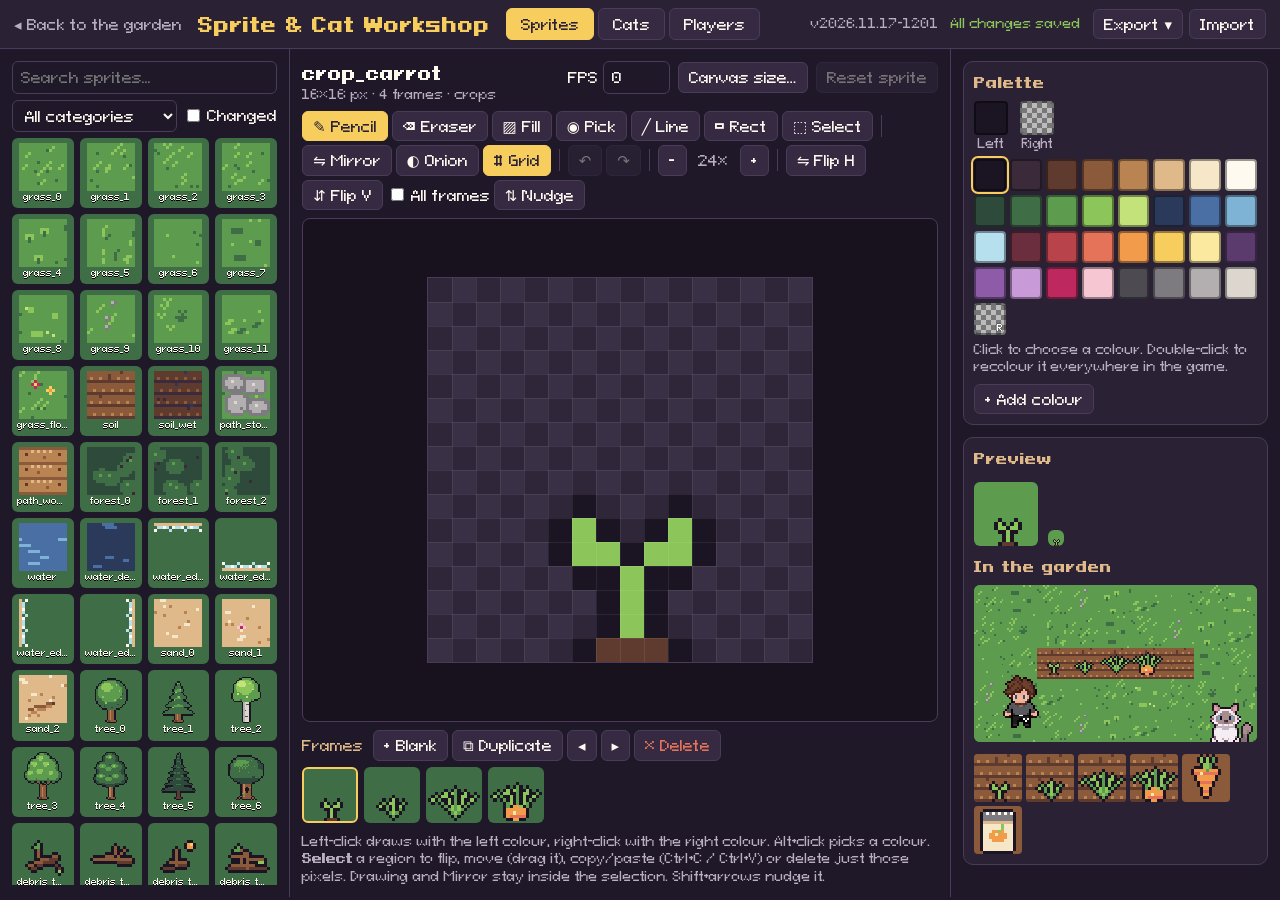
==== commit 93c71764: "Outdoor decorations use the imported decor sheet: new art for 16 existing pieces and 47 new ones (fi" ====
--- a/workshop.html
+++ b/workshop.html
@@ -8,9 +8,9 @@
   <link rel="icon" href="data:image/svg+xml,%3Csvg xmlns='http://www.w3.org/2000/svg' viewBox='0 0 16 16'%3E%3Crect width='16' height='16' fill='%233b2a3a'/%3E%3Crect x='3' y='3' width='4' height='4' fill='%23f7cd5d'/%3E%3Crect x='9' y='3' width='4' height='4' fill='%23e88fb0'/%3E%3Crect x='3' y='9' width='4' height='4' fill='%238cc65a'/%3E%3Crect x='9' y='9' width='4' height='4' fill='%237fb3d5'/%3E%3C/svg%3E">
   <link rel="preload" href="fonts/PixeloidSans.ttf" as="font" type="font/ttf" crossorigin>
   <!--version:start-->
-  <meta name="game-version" content="2026.11.17-1155">
-  <link rel="stylesheet" href="css/workshop.css?v=2026.11.17-1155">
-  <script type="importmap">{"imports":{"./js/audio.js":"./js/audio.js?v=2026.11.17-1155","./js/bugs.js":"./js/bugs.js?v=2026.11.17-1155","./js/catbrain.js":"./js/catbrain.js?v=2026.11.17-1155","./js/cats.js":"./js/cats.js?v=2026.11.17-1155","./js/data.js":"./js/data.js?v=2026.11.17-1155","./js/daytime.js":"./js/daytime.js?v=2026.11.17-1155","./js/decorations.js":"./js/decorations.js?v=2026.11.17-1155","./js/economy.js":"./js/economy.js?v=2026.11.17-1155","./js/farm.js":"./js/farm.js?v=2026.11.17-1155","./js/fishing.js":"./js/fishing.js?v=2026.11.17-1155","./js/game.js":"./js/game.js?v=2026.11.17-1155","./js/input.js":"./js/input.js?v=2026.11.17-1155","./js/interior.js":"./js/interior.js?v=2026.11.17-1155","./js/inventory.js":"./js/inventory.js?v=2026.11.17-1155","./js/jobs.js":"./js/jobs.js?v=2026.11.17-1155","./js/main.js":"./js/main.js?v=2026.11.17-1155","./js/menus.js":"./js/menus.js?v=2026.11.17-1155","./js/modes.js":"./js/modes.js?v=2026.11.17-1155","./js/orchard.js":"./js/orchard.js?v=2026.11.17-1155","./js/particles.js":"./js/particles.js?v=2026.11.17-1155","./js/player.js":"./js/player.js?v=2026.11.17-1155","./js/render.js":"./js/render.js?v=2026.11.17-1155","./js/spirits.js":"./js/spirits.js?v=2026.11.17-1155","./js/sprites.js":"./js/sprites.js?v=2026.11.17-1155","./js/state.js":"./js/state.js?v=2026.11.17-1155","./js/tools.js":"./js/tools.js?v=2026.11.17-1155","./js/ui.js":"./js/ui.js?v=2026.11.17-1155","./js/weather.js":"./js/weather.js?v=2026.11.17-1155","./js/workshop.js":"./js/workshop.js?v=2026.11.17-1155","./js/world.js":"./js/world.js?v=2026.11.17-1155"}}</script>
+  <meta name="game-version" content="2026.11.17-1201">
+  <link rel="stylesheet" href="css/workshop.css?v=2026.11.17-1201">
+  <script type="importmap">{"imports":{"./js/audio.js":"./js/audio.js?v=2026.11.17-1201","./js/bugs.js":"./js/bugs.js?v=2026.11.17-1201","./js/catbrain.js":"./js/catbrain.js?v=2026.11.17-1201","./js/cats.js":"./js/cats.js?v=2026.11.17-1201","./js/data.js":"./js/data.js?v=2026.11.17-1201","./js/daytime.js":"./js/daytime.js?v=2026.11.17-1201","./js/decorations.js":"./js/decorations.js?v=2026.11.17-1201","./js/economy.js":"./js/economy.js?v=2026.11.17-1201","./js/farm.js":"./js/farm.js?v=2026.11.17-1201","./js/fishing.js":"./js/fishing.js?v=2026.11.17-1201","./js/game.js":"./js/game.js?v=2026.11.17-1201","./js/input.js":"./js/input.js?v=2026.11.17-1201","./js/interior.js":"./js/interior.js?v=2026.11.17-1201","./js/inventory.js":"./js/inventory.js?v=2026.11.17-1201","./js/jobs.js":"./js/jobs.js?v=2026.11.17-1201","./js/main.js":"./js/main.js?v=2026.11.17-1201","./js/menus.js":"./js/menus.js?v=2026.11.17-1201","./js/modes.js":"./js/modes.js?v=2026.11.17-1201","./js/orchard.js":"./js/orchard.js?v=2026.11.17-1201","./js/particles.js":"./js/particles.js?v=2026.11.17-1201","./js/player.js":"./js/player.js?v=2026.11.17-1201","./js/render.js":"./js/render.js?v=2026.11.17-1201","./js/spirits.js":"./js/spirits.js?v=2026.11.17-1201","./js/sprites.js":"./js/sprites.js?v=2026.11.17-1201","./js/state.js":"./js/state.js?v=2026.11.17-1201","./js/tools.js":"./js/tools.js?v=2026.11.17-1201","./js/ui.js":"./js/ui.js?v=2026.11.17-1201","./js/weather.js":"./js/weather.js?v=2026.11.17-1201","./js/workshop.js":"./js/workshop.js?v=2026.11.17-1201","./js/world.js":"./js/world.js?v=2026.11.17-1201"}}</script>
   <!--version:end-->
 </head>
 <body>
@@ -159,6 +159,6 @@
 
   <input id="file-input" type="file" accept=".json,application/json" multiple hidden>
   <div id="toast" class="toast"></div>
-  <script type="module" src="js/workshop.js?v=2026.11.17-1155"></script>
+  <script type="module" src="js/workshop.js?v=2026.11.17-1201"></script>
 </body>
 </html>
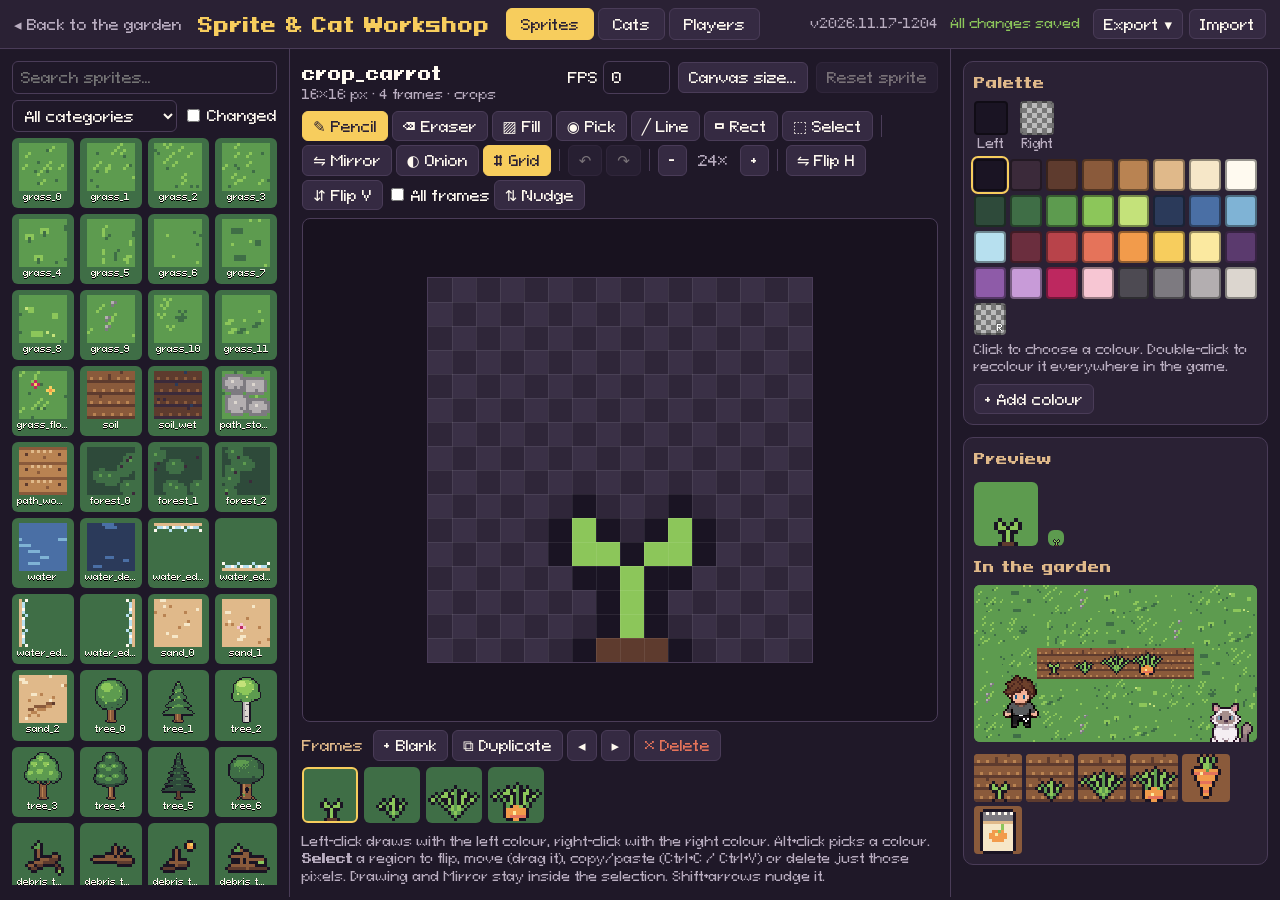
==== commit 96836399: "Lily Pond (a big 4x4 pond, alongside the others) and new round-roofed greenhouse art; fire pits only" ====
--- a/workshop.html
+++ b/workshop.html
@@ -8,9 +8,9 @@
   <link rel="icon" href="data:image/svg+xml,%3Csvg xmlns='http://www.w3.org/2000/svg' viewBox='0 0 16 16'%3E%3Crect width='16' height='16' fill='%233b2a3a'/%3E%3Crect x='3' y='3' width='4' height='4' fill='%23f7cd5d'/%3E%3Crect x='9' y='3' width='4' height='4' fill='%23e88fb0'/%3E%3Crect x='3' y='9' width='4' height='4' fill='%238cc65a'/%3E%3Crect x='9' y='9' width='4' height='4' fill='%237fb3d5'/%3E%3C/svg%3E">
   <link rel="preload" href="fonts/PixeloidSans.ttf" as="font" type="font/ttf" crossorigin>
   <!--version:start-->
-  <meta name="game-version" content="2026.11.17-1201">
-  <link rel="stylesheet" href="css/workshop.css?v=2026.11.17-1201">
-  <script type="importmap">{"imports":{"./js/audio.js":"./js/audio.js?v=2026.11.17-1201","./js/bugs.js":"./js/bugs.js?v=2026.11.17-1201","./js/catbrain.js":"./js/catbrain.js?v=2026.11.17-1201","./js/cats.js":"./js/cats.js?v=2026.11.17-1201","./js/data.js":"./js/data.js?v=2026.11.17-1201","./js/daytime.js":"./js/daytime.js?v=2026.11.17-1201","./js/decorations.js":"./js/decorations.js?v=2026.11.17-1201","./js/economy.js":"./js/economy.js?v=2026.11.17-1201","./js/farm.js":"./js/farm.js?v=2026.11.17-1201","./js/fishing.js":"./js/fishing.js?v=2026.11.17-1201","./js/game.js":"./js/game.js?v=2026.11.17-1201","./js/input.js":"./js/input.js?v=2026.11.17-1201","./js/interior.js":"./js/interior.js?v=2026.11.17-1201","./js/inventory.js":"./js/inventory.js?v=2026.11.17-1201","./js/jobs.js":"./js/jobs.js?v=2026.11.17-1201","./js/main.js":"./js/main.js?v=2026.11.17-1201","./js/menus.js":"./js/menus.js?v=2026.11.17-1201","./js/modes.js":"./js/modes.js?v=2026.11.17-1201","./js/orchard.js":"./js/orchard.js?v=2026.11.17-1201","./js/particles.js":"./js/particles.js?v=2026.11.17-1201","./js/player.js":"./js/player.js?v=2026.11.17-1201","./js/render.js":"./js/render.js?v=2026.11.17-1201","./js/spirits.js":"./js/spirits.js?v=2026.11.17-1201","./js/sprites.js":"./js/sprites.js?v=2026.11.17-1201","./js/state.js":"./js/state.js?v=2026.11.17-1201","./js/tools.js":"./js/tools.js?v=2026.11.17-1201","./js/ui.js":"./js/ui.js?v=2026.11.17-1201","./js/weather.js":"./js/weather.js?v=2026.11.17-1201","./js/workshop.js":"./js/workshop.js?v=2026.11.17-1201","./js/world.js":"./js/world.js?v=2026.11.17-1201"}}</script>
+  <meta name="game-version" content="2026.11.17-1204">
+  <link rel="stylesheet" href="css/workshop.css?v=2026.11.17-1204">
+  <script type="importmap">{"imports":{"./js/audio.js":"./js/audio.js?v=2026.11.17-1204","./js/bugs.js":"./js/bugs.js?v=2026.11.17-1204","./js/catbrain.js":"./js/catbrain.js?v=2026.11.17-1204","./js/cats.js":"./js/cats.js?v=2026.11.17-1204","./js/data.js":"./js/data.js?v=2026.11.17-1204","./js/daytime.js":"./js/daytime.js?v=2026.11.17-1204","./js/decorations.js":"./js/decorations.js?v=2026.11.17-1204","./js/economy.js":"./js/economy.js?v=2026.11.17-1204","./js/farm.js":"./js/farm.js?v=2026.11.17-1204","./js/fishing.js":"./js/fishing.js?v=2026.11.17-1204","./js/game.js":"./js/game.js?v=2026.11.17-1204","./js/input.js":"./js/input.js?v=2026.11.17-1204","./js/interior.js":"./js/interior.js?v=2026.11.17-1204","./js/inventory.js":"./js/inventory.js?v=2026.11.17-1204","./js/jobs.js":"./js/jobs.js?v=2026.11.17-1204","./js/main.js":"./js/main.js?v=2026.11.17-1204","./js/menus.js":"./js/menus.js?v=2026.11.17-1204","./js/modes.js":"./js/modes.js?v=2026.11.17-1204","./js/orchard.js":"./js/orchard.js?v=2026.11.17-1204","./js/particles.js":"./js/particles.js?v=2026.11.17-1204","./js/player.js":"./js/player.js?v=2026.11.17-1204","./js/render.js":"./js/render.js?v=2026.11.17-1204","./js/spirits.js":"./js/spirits.js?v=2026.11.17-1204","./js/sprites.js":"./js/sprites.js?v=2026.11.17-1204","./js/state.js":"./js/state.js?v=2026.11.17-1204","./js/tools.js":"./js/tools.js?v=2026.11.17-1204","./js/ui.js":"./js/ui.js?v=2026.11.17-1204","./js/weather.js":"./js/weather.js?v=2026.11.17-1204","./js/workshop.js":"./js/workshop.js?v=2026.11.17-1204","./js/world.js":"./js/world.js?v=2026.11.17-1204"}}</script>
   <!--version:end-->
 </head>
 <body>
@@ -159,6 +159,6 @@
 
   <input id="file-input" type="file" accept=".json,application/json" multiple hidden>
   <div id="toast" class="toast"></div>
-  <script type="module" src="js/workshop.js?v=2026.11.17-1201"></script>
+  <script type="module" src="js/workshop.js?v=2026.11.17-1204"></script>
 </body>
 </html>
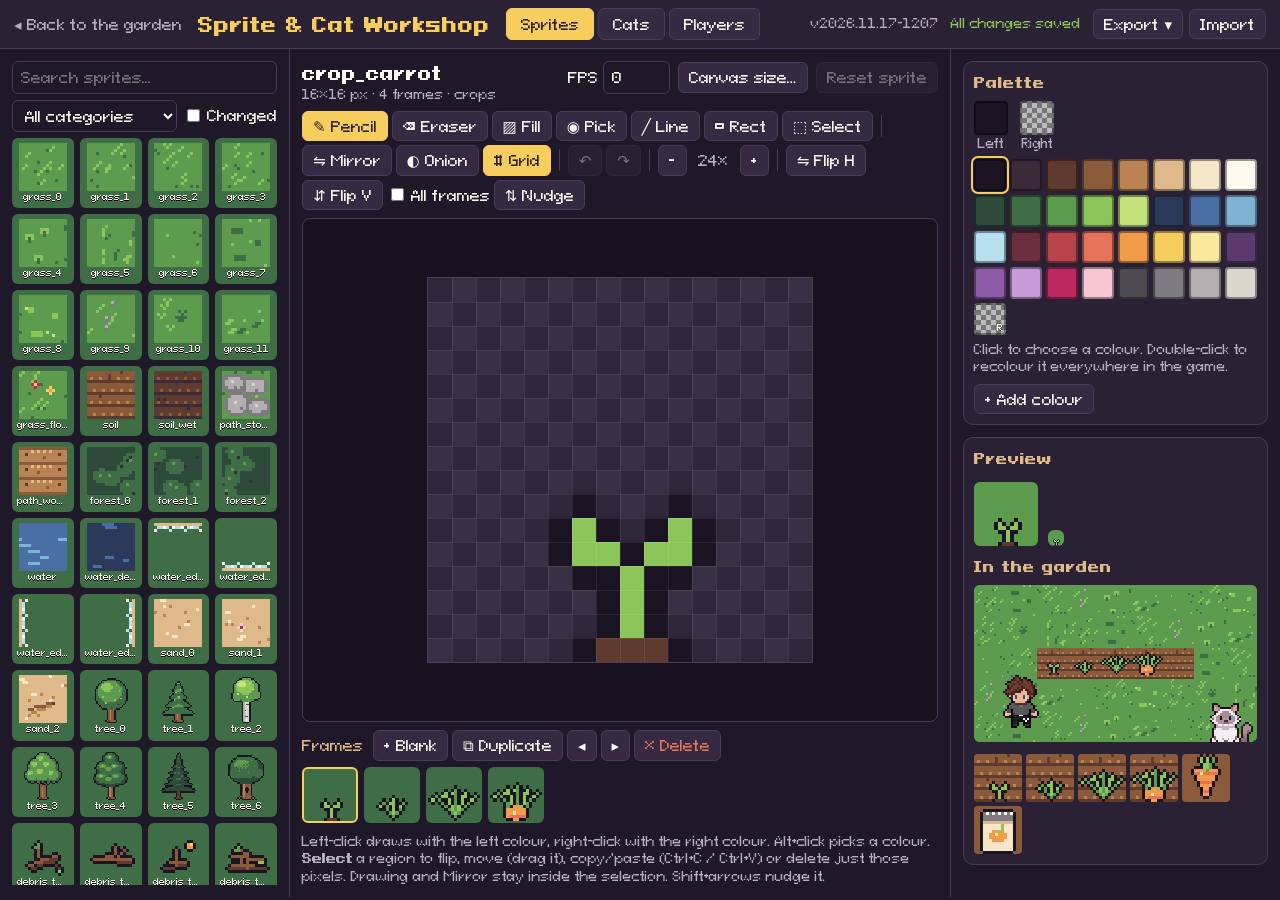
==== commit d89f835f: "Flat pieces (ponds, bedrolls) cast no shadow; greenhouse and glass potting house shadows start at th" ====
--- a/workshop.html
+++ b/workshop.html
@@ -8,9 +8,9 @@
   <link rel="icon" href="data:image/svg+xml,%3Csvg xmlns='http://www.w3.org/2000/svg' viewBox='0 0 16 16'%3E%3Crect width='16' height='16' fill='%233b2a3a'/%3E%3Crect x='3' y='3' width='4' height='4' fill='%23f7cd5d'/%3E%3Crect x='9' y='3' width='4' height='4' fill='%23e88fb0'/%3E%3Crect x='3' y='9' width='4' height='4' fill='%238cc65a'/%3E%3Crect x='9' y='9' width='4' height='4' fill='%237fb3d5'/%3E%3C/svg%3E">
   <link rel="preload" href="fonts/PixeloidSans.ttf" as="font" type="font/ttf" crossorigin>
   <!--version:start-->
-  <meta name="game-version" content="2026.11.17-1204">
-  <link rel="stylesheet" href="css/workshop.css?v=2026.11.17-1204">
-  <script type="importmap">{"imports":{"./js/audio.js":"./js/audio.js?v=2026.11.17-1204","./js/bugs.js":"./js/bugs.js?v=2026.11.17-1204","./js/catbrain.js":"./js/catbrain.js?v=2026.11.17-1204","./js/cats.js":"./js/cats.js?v=2026.11.17-1204","./js/data.js":"./js/data.js?v=2026.11.17-1204","./js/daytime.js":"./js/daytime.js?v=2026.11.17-1204","./js/decorations.js":"./js/decorations.js?v=2026.11.17-1204","./js/economy.js":"./js/economy.js?v=2026.11.17-1204","./js/farm.js":"./js/farm.js?v=2026.11.17-1204","./js/fishing.js":"./js/fishing.js?v=2026.11.17-1204","./js/game.js":"./js/game.js?v=2026.11.17-1204","./js/input.js":"./js/input.js?v=2026.11.17-1204","./js/interior.js":"./js/interior.js?v=2026.11.17-1204","./js/inventory.js":"./js/inventory.js?v=2026.11.17-1204","./js/jobs.js":"./js/jobs.js?v=2026.11.17-1204","./js/main.js":"./js/main.js?v=2026.11.17-1204","./js/menus.js":"./js/menus.js?v=2026.11.17-1204","./js/modes.js":"./js/modes.js?v=2026.11.17-1204","./js/orchard.js":"./js/orchard.js?v=2026.11.17-1204","./js/particles.js":"./js/particles.js?v=2026.11.17-1204","./js/player.js":"./js/player.js?v=2026.11.17-1204","./js/render.js":"./js/render.js?v=2026.11.17-1204","./js/spirits.js":"./js/spirits.js?v=2026.11.17-1204","./js/sprites.js":"./js/sprites.js?v=2026.11.17-1204","./js/state.js":"./js/state.js?v=2026.11.17-1204","./js/tools.js":"./js/tools.js?v=2026.11.17-1204","./js/ui.js":"./js/ui.js?v=2026.11.17-1204","./js/weather.js":"./js/weather.js?v=2026.11.17-1204","./js/workshop.js":"./js/workshop.js?v=2026.11.17-1204","./js/world.js":"./js/world.js?v=2026.11.17-1204"}}</script>
+  <meta name="game-version" content="2026.11.17-1207">
+  <link rel="stylesheet" href="css/workshop.css?v=2026.11.17-1207">
+  <script type="importmap">{"imports":{"./js/audio.js":"./js/audio.js?v=2026.11.17-1207","./js/bugs.js":"./js/bugs.js?v=2026.11.17-1207","./js/catbrain.js":"./js/catbrain.js?v=2026.11.17-1207","./js/cats.js":"./js/cats.js?v=2026.11.17-1207","./js/data.js":"./js/data.js?v=2026.11.17-1207","./js/daytime.js":"./js/daytime.js?v=2026.11.17-1207","./js/decorations.js":"./js/decorations.js?v=2026.11.17-1207","./js/economy.js":"./js/economy.js?v=2026.11.17-1207","./js/farm.js":"./js/farm.js?v=2026.11.17-1207","./js/fishing.js":"./js/fishing.js?v=2026.11.17-1207","./js/game.js":"./js/game.js?v=2026.11.17-1207","./js/input.js":"./js/input.js?v=2026.11.17-1207","./js/interior.js":"./js/interior.js?v=2026.11.17-1207","./js/inventory.js":"./js/inventory.js?v=2026.11.17-1207","./js/jobs.js":"./js/jobs.js?v=2026.11.17-1207","./js/main.js":"./js/main.js?v=2026.11.17-1207","./js/menus.js":"./js/menus.js?v=2026.11.17-1207","./js/modes.js":"./js/modes.js?v=2026.11.17-1207","./js/orchard.js":"./js/orchard.js?v=2026.11.17-1207","./js/particles.js":"./js/particles.js?v=2026.11.17-1207","./js/player.js":"./js/player.js?v=2026.11.17-1207","./js/render.js":"./js/render.js?v=2026.11.17-1207","./js/spirits.js":"./js/spirits.js?v=2026.11.17-1207","./js/sprites.js":"./js/sprites.js?v=2026.11.17-1207","./js/state.js":"./js/state.js?v=2026.11.17-1207","./js/tools.js":"./js/tools.js?v=2026.11.17-1207","./js/ui.js":"./js/ui.js?v=2026.11.17-1207","./js/weather.js":"./js/weather.js?v=2026.11.17-1207","./js/workshop.js":"./js/workshop.js?v=2026.11.17-1207","./js/world.js":"./js/world.js?v=2026.11.17-1207"}}</script>
   <!--version:end-->
 </head>
 <body>
@@ -159,6 +159,6 @@
 
   <input id="file-input" type="file" accept=".json,application/json" multiple hidden>
   <div id="toast" class="toast"></div>
-  <script type="module" src="js/workshop.js?v=2026.11.17-1204"></script>
+  <script type="module" src="js/workshop.js?v=2026.11.17-1207"></script>
 </body>
 </html>
